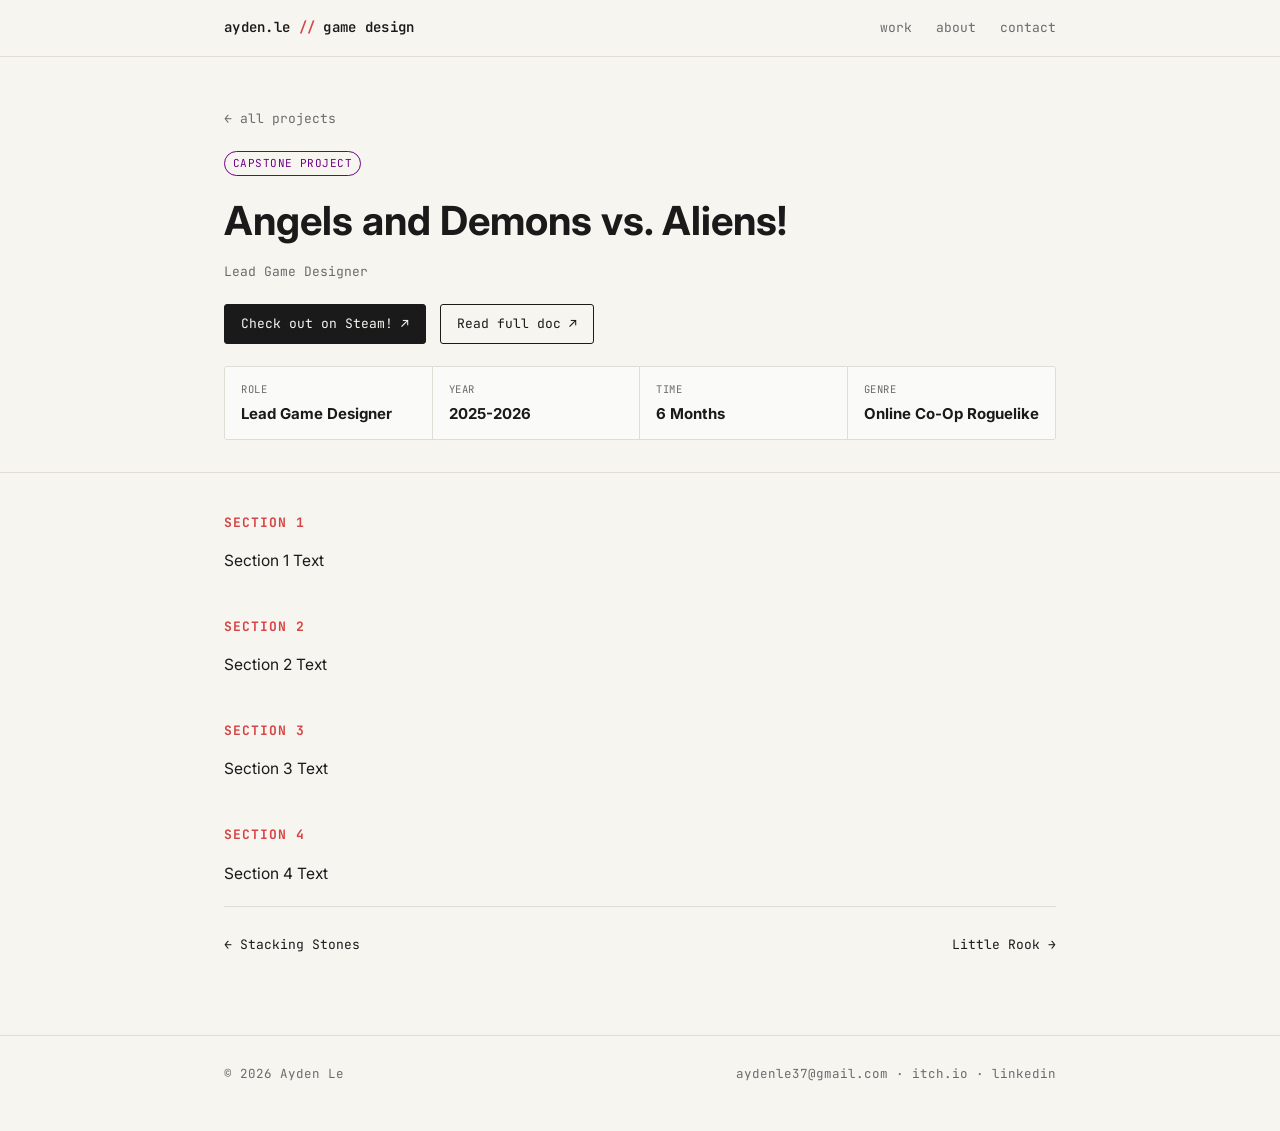
==== projects/adva.html @ ba7a4247 "init" ====
<!DOCTYPE html>
<html lang="en">
<head>
<meta charset="UTF-8">
<meta name="viewport" content="width=device-width, initial-scale=1.0">
<title>Project — Ayden Le</title>
<link rel="preconnect" href="https://fonts.googleapis.com">
<link href="https://fonts.googleapis.com/css2?family=Inter:wght@400;500;600;700&family=JetBrains+Mono:wght@400;500;600&display=swap" rel="stylesheet">
<link rel="stylesheet" href="../assets/style.css">
</head>
<body>

<header class="buildbar">
  <div class="wrap">
    <div class="brand">ayden.le <span class="dot">//</span> game design</div>
    <nav class="navlinks">
      <a href="../index.html#work">work</a>
      <a href="../index.html#about">about</a>
      <a href="mailto:aydenle37@gmail.com">contact</a>
    </nav>
  </div>
</header>

<section class="projhero">
  <div class="wrap">
    <a class="back" href="../index.html#work">← all projects</a>
    <div class="tagrow"><span class="tag" id="proj-tag"></span></div>
    <h1 id="proj-title"></h1>
    <p class="role" id="proj-role"></p>
    <div class="ctaproj" id="proj-cta"></div>
    <div class="statline" id="proj-stats"></div>
  </div>
</section>

<section class="projbody">
  <div class="wrap">
    <div id="proj-body"></div>

    <div class="projnav">
      <a id="proj-prev" href="#"></a>
      <a id="proj-next" href="#"></a>
    </div>
  </div>
</section>

<footer>
  <div class="wrap" style="display:flex; justify-content:space-between; width:100%;">
    <span>© 2026 Ayden Le</span>
    <span><a href="mailto:aydenle37@gmail.com">aydenle37@gmail.com</a> · <a href="https://itch.io" target="_blank" rel="noopener">itch.io</a> · <a href="#" target="_blank" rel="noopener">linkedin</a></span>
  </div>
</footer>

<script src="../assets/projects-data.js"></script>
<script src="../assets/project-render.js"></script>
<script>renderProjectPage("adva");</script>
</body>
</html>
---- assets/style.css ----
/* ====================================================
   Design tokens
==================================================== */
:root{
  --paper: #f7f5f0;
  --card: #fafaf8;
  --ink: #1a1a1a;
  --muted: #6b6b6b;
  --line: #e0ddd4;
  --signal: #d64545;
  --signal-soft: #f6dede;
  --mono: 'JetBrains Mono', ui-monospace, Menlo, Consolas, monospace;
  --sans: 'Inter', system-ui, -apple-system, sans-serif;
  --radius: 3px;
  --max: 880px;
}

*{ box-sizing: border-box; }
html{ scroll-behavior: smooth; }

body{
  margin: 0;
  background: var(--paper);
  color: var(--ink);
  font-family: var(--sans);
  font-size: 16px;
  line-height: 1.55;
  -webkit-font-smoothing: antialiased;
}

a{ color: inherit; text-decoration: none; }

.wrap{
  max-width: var(--max);
  margin: 0 auto;
  padding: 0 24px;
}

/* ====================================================
   Header / build bar
==================================================== */
.buildbar{
  border-bottom: 1px solid var(--line);
  background: var(--paper);
  position: sticky;
  top: 0;
  z-index: 20;
  backdrop-filter: blur(6px);
}
.buildbar .wrap{
  display: flex;
  align-items: center;
  justify-content: space-between;
  height: 56px;
}
.brand{
  font-family: var(--mono);
  font-weight: 600;
  font-size: 14px;
  letter-spacing: 0.02em;
}
.brand .dot{ color: var(--signal); }
.navlinks{
  display: flex;
  gap: 24px;
  font-family: var(--mono);
  font-size: 13px;
  color: var(--muted);
}
.navlinks a:hover{ color: var(--ink); }

/* ====================================================
   Hero / changelog signature element
==================================================== */
.hero{
  padding: 64px 0 40px;
  border-bottom: 1px solid var(--line);
}
.hero .kicker{
  font-family: var(--mono);
  font-size: 12px;
  color: var(--signal);
  text-transform: uppercase;
  letter-spacing: 0.08em;
  margin: 0 0 14px;
}
.hero h1{
  font-size: clamp(32px, 5vw, 48px);
  line-height: 1.1;
  margin: 0 0 16px;
  font-weight: 700;
  letter-spacing: -0.01em;
}
.hero p.lede{
  max-width: 560px;
  color: var(--muted);
  font-size: 17px;
  margin: 0 0 28px;
}
.hero .links{
  display: flex;
  gap: 16px;
  font-family: var(--mono);
  font-size: 13px;
}
.hero .links a{
  border: 1px solid var(--ink);
  padding: 8px 14px;
  border-radius: var(--radius);
}
.hero .links a.primary{
  background: var(--ink);
  color: var(--paper);
}
.hero .links a:hover{ opacity: 0.75; }

/* changelog block */
.changelog{
  margin-top: 36px;
  border: 1px solid var(--line);
  border-radius: var(--radius);
  background: var(--card);
  overflow: hidden;
}
.changelog .clhead{
  font-family: var(--mono);
  font-size: 11px;
  letter-spacing: 0.08em;
  text-transform: uppercase;
  color: var(--muted);
  padding: 10px 16px;
  border-bottom: 1px solid var(--line);
  background: repeating-linear-gradient(
    -45deg, rgba(0,0,0,0.015) 0 8px, transparent 8px 16px
  );
}
.clrow{
  display: grid;
  grid-template-columns: 86px 1fr;
  gap: 14px;
  padding: 11px 16px;
  font-size: 13.5px;
  border-bottom: 1px solid var(--line);
}
.clrow:last-child{ border-bottom: none; }
.clrow .ver{
  font-family: var(--mono);
  color: var(--muted);
  font-size: 12px;
  padding-top: 1px;
}
.clrow .desc b{ font-weight: 600; }

/* ====================================================
   Project grid
==================================================== */
section.projects{ padding: 48px 0 72px; }
.section-label{
  font-family: var(--mono);
  font-size: 12px;
  color: var(--muted);
  text-transform: uppercase;
  letter-spacing: 0.08em;
  margin: 0 0 20px;
  display: flex;
  align-items: center;
  gap: 10px;
}
.section-label::after{
  content: "";
  flex: 1;
  height: 1px;
  background: var(--line);
}

.grid{
  display: grid;
  grid-template-columns: repeat(2, 1fr);
  gap: 20px;
}
@media (max-width: 640px){
  .grid{ grid-template-columns: 1fr; }
}

.card{
  border: 1px solid var(--line);
  border-radius: var(--radius);
  background: var(--card);
  padding: 20px;
  display: flex;
  flex-direction: column;
  gap: 10px;
  transition: border-color 0.15s ease, transform 0.15s ease;
}
.card:hover{
  border-color: var(--ink);
  transform: translateY(-2px);
}
.card-top{
  display: flex;
  justify-content: space-between;
  align-items: flex-start;
  gap: 10px;
}
.card h3{
  margin: 0;
  font-size: 18px;
  font-weight: 700;
}
.tag{
  font-family: var(--mono);
  font-size: 11px;
  text-transform: uppercase;
  letter-spacing: 0.04em;
  padding: 3px 8px;
  border-radius: 100px;
  white-space: nowrap;
  border: 1px solid currentColor;
}
.tag.capstone{ color: #71008a; }
.tag.project{ color: #8a6300; }
.tag.proto{ color: #1a6b4d; }
.tag.doc{ color: #3a4fa0; }
.tag.ongoing{ color:#3ca05d;}
.tag.shipped{ color: var(--signal); }

.card p.role{
  font-family: var(--mono);
  font-size: 12px;
  color: var(--muted);
  margin: 0;
}
.card p.blurb{
  font-size: 14.5px;
  color: var(--ink);
  margin: 0;
  flex: 1;
}
.card .meta{
  display: flex;
  justify-content: space-between;
  font-family: var(--mono);
  font-size: 11.5px;
  color: var(--muted);
  border-top: 1px solid var(--line);
  padding-top: 10px;
  margin-top: 4px;
}
.card .meta .arrow{ color: var(--ink); }
.card:hover .meta .arrow{ color: var(--signal); }

/* ====================================================
   Footer
==================================================== */
footer{
  border-top: 1px solid var(--line);
  padding: 28px 0 48px;
  font-family: var(--mono);
  font-size: 12.5px;
  color: var(--muted);
  display: flex;
  justify-content: space-between;
  flex-wrap: wrap;
  gap: 10px;
}
footer a:hover{ color: var(--ink); }

/* ====================================================
   Project detail page
==================================================== */
.projhero{
  padding: 48px 0 32px;
  border-bottom: 1px solid var(--line);
}
.back{
  font-family: var(--mono);
  font-size: 13px;
  color: var(--muted);
  display: inline-block;
  margin-bottom: 22px;
}
.back:hover{ color: var(--signal); }

.projhero .tagrow{
  display: flex;
  gap: 8px;
  margin-bottom: 14px;
}
.projhero h1{
  font-size: clamp(28px, 4.5vw, 40px);
  margin: 0 0 10px;
  font-weight: 700;
}
.projhero p.role{
  font-family: var(--mono);
  font-size: 13px;
  color: var(--muted);
  margin: 0 0 22px;
}

.statline{
  display: grid;
  grid-template-columns: repeat(4, 1fr);
  border: 1px solid var(--line);
  border-radius: var(--radius);
  overflow: hidden;
  margin-top: 22px;
}
@media (max-width: 640px){
  .statline{ grid-template-columns: repeat(2, 1fr); }
}
.stat{
  padding: 14px 16px;
  border-right: 1px solid var(--line);
  background: var(--card);
}
.stat:last-child{ border-right: none; }
.stat .k{
  font-family: var(--mono);
  font-size: 10.5px;
  text-transform: uppercase;
  letter-spacing: 0.06em;
  color: var(--muted);
  margin: 0 0 4px;
}
.stat .v{
  font-size: 15px;
  font-weight: 700;
  margin: 0;
}

.projbody{ padding: 40px 0 80px; }
.projbody h2{
  font-size: 13px;
  font-family: var(--mono);
  text-transform: uppercase;
  letter-spacing: 0.08em;
  color: var(--signal);
  margin: 44px 0 16px;
}
.projbody h2:first-child{ margin-top: 0; }
.projbody p{ margin: 0 0 16px; font-size: 15.5px; }
.projbody ul{ margin: 0 0 16px; padding-left: 20px; }
.projbody li{ margin-bottom: 8px; font-size: 15.5px; }

.media{
  width: 100%;
  aspect-ratio: 16/9;
  background: var(--card);
  border: 1px solid var(--line);
  border-radius: var(--radius);
  display: flex;
  align-items: center;
  justify-content: center;
  font-family: var(--mono);
  font-size: 12px;
  color: var(--muted);
  margin: 16px 0 28px;
  text-align: center;
  padding: 20px;
}

.iterbox{
  border-left: 3px solid var(--signal);
  padding: 4px 0 4px 18px;
  margin: 0 0 18px;
}
.iterbox .lbl{
  font-family: var(--mono);
  font-size: 11px;
  color: var(--signal);
  text-transform: uppercase;
  letter-spacing: 0.06em;
  margin: 0 0 4px;
}

.ctaproj{
  display: flex;
  gap: 14px;
  margin-top: 12px;
  font-family: var(--mono);
  font-size: 13px;
  flex-wrap: wrap;
}
.ctaproj a{
  border: 1px solid var(--ink);
  padding: 9px 16px;
  border-radius: var(--radius);
}
.ctaproj a.primary{ background: var(--ink); color: var(--paper); }
.ctaproj a:hover{ opacity: 0.75; }

.projnav{
  display: flex;
  justify-content: space-between;
  border-top: 1px solid var(--line);
  padding-top: 28px;
  margin-top: 20px;
  font-family: var(--mono);
  font-size: 13px;
}
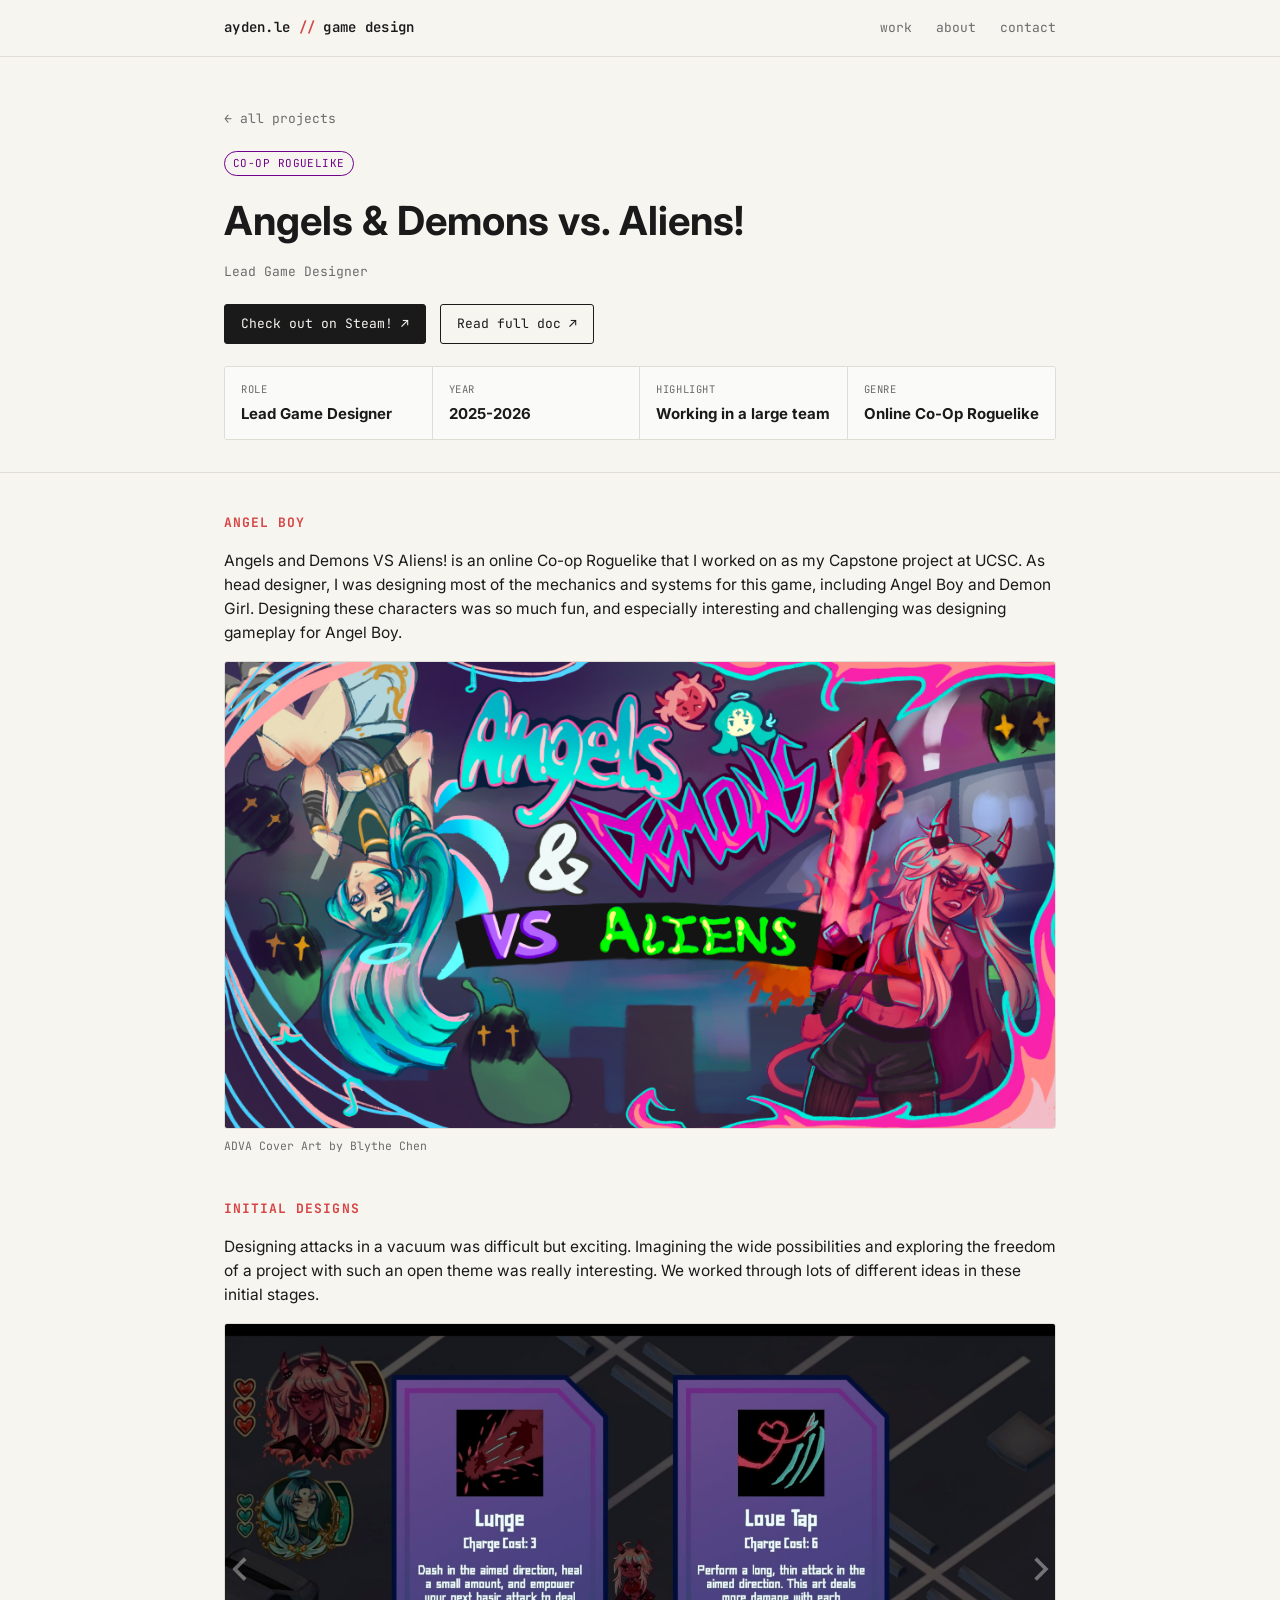
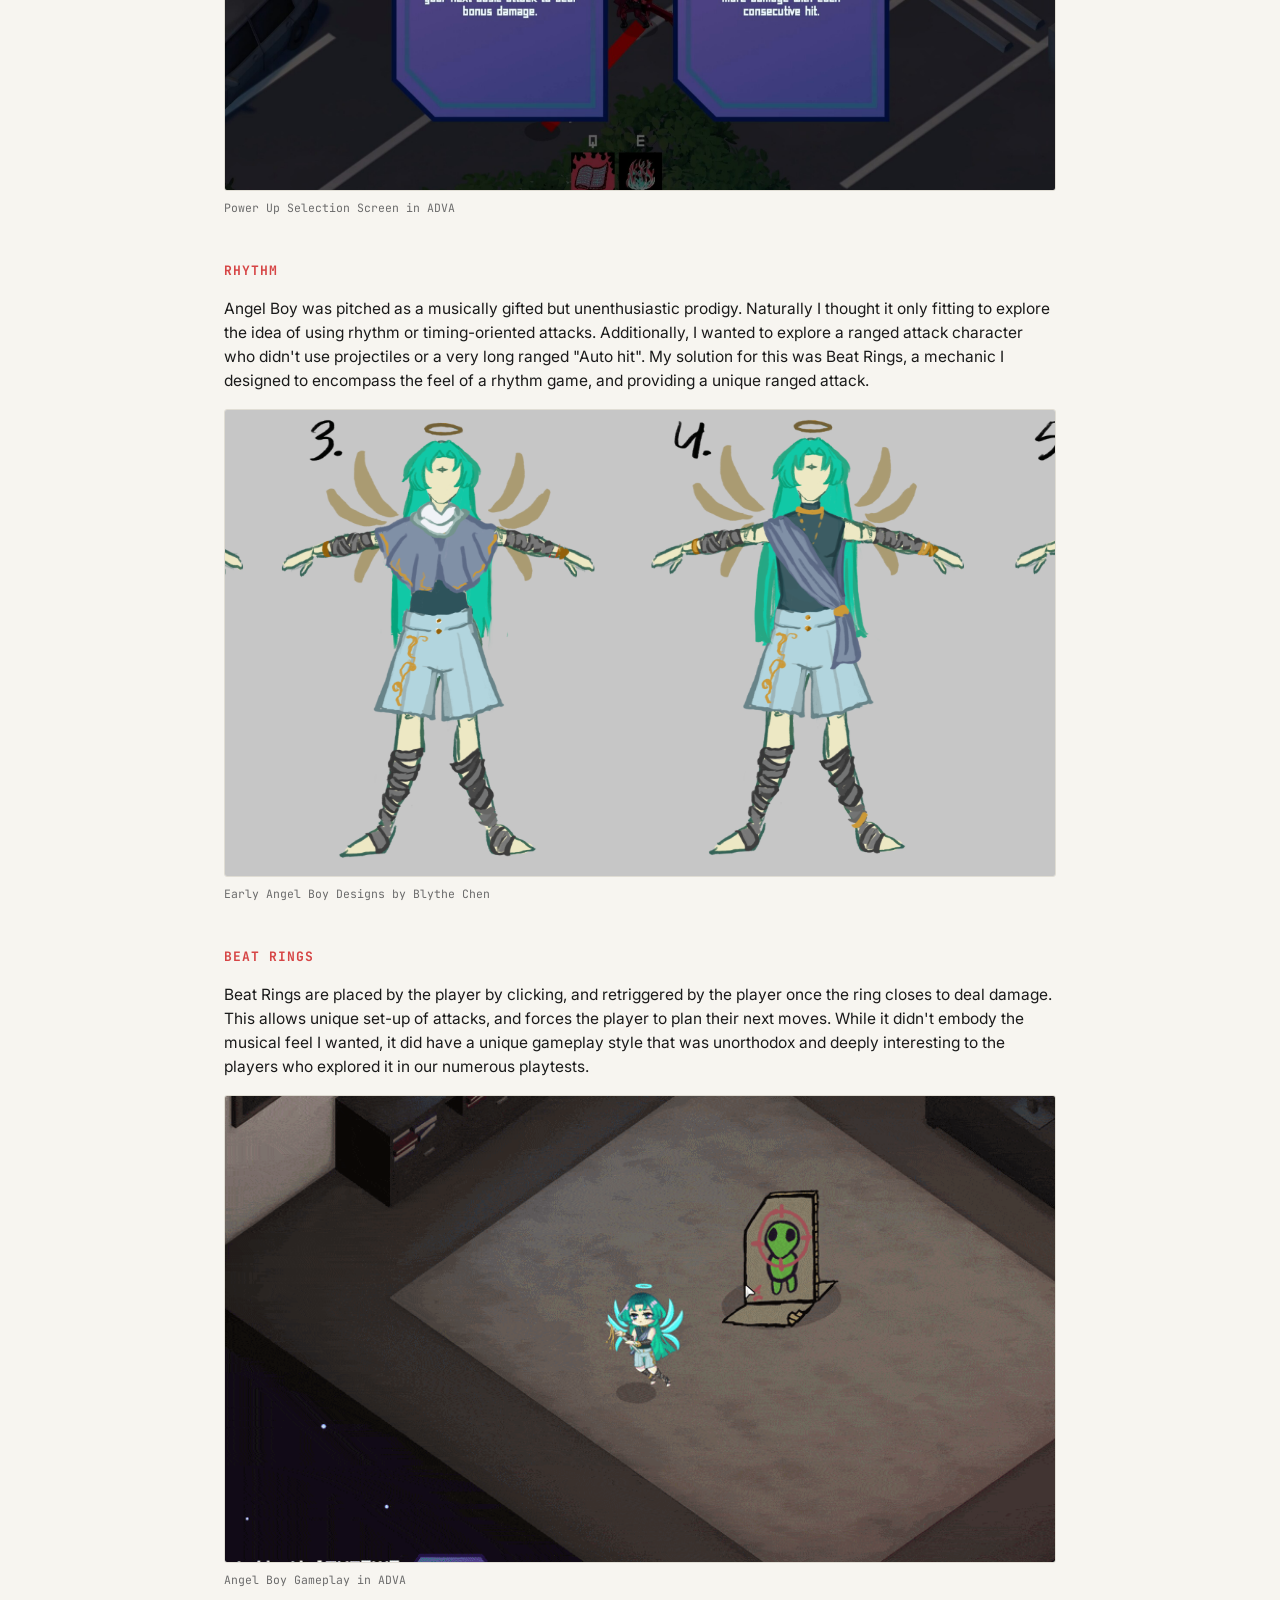
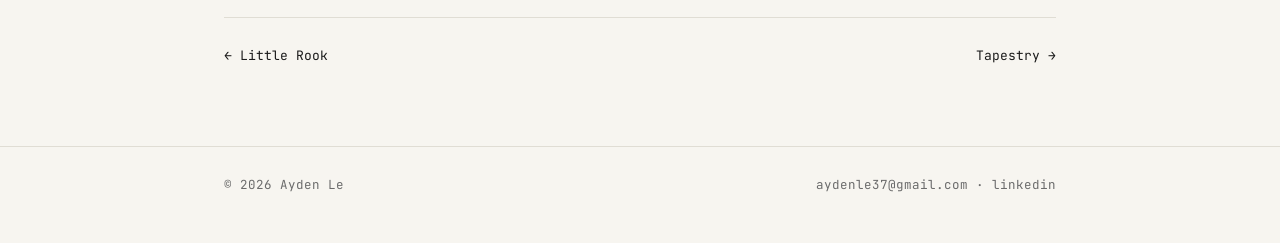
==== commit a7f50fe9: "fixed links" ====
--- a/projects/adva.html
+++ b/projects/adva.html
@@ -46,7 +46,7 @@
 <footer>
   <div class="wrap" style="display:flex; justify-content:space-between; width:100%;">
     <span>© 2026 Ayden Le</span>
-    <span><a href="mailto:aydenle37@gmail.com">aydenle37@gmail.com</a> · <a href="https://itch.io" target="_blank" rel="noopener">itch.io</a> · <a href="#" target="_blank" rel="noopener">linkedin</a></span>
+    <span><a href="mailto:aydenle37@gmail.com">aydenle37@gmail.com</a> · <a href="https://www.linkedin.com/in/ayden-le-095577309/" target="_blank" rel="noopener">linkedin</a></span>
   </div>
 </footer>
 
--- a/assets/style.css
+++ b/assets/style.css
@@ -174,28 +174,74 @@
 }
 
 .grid{
-  display: grid;
-  grid-template-columns: repeat(2, 1fr);
-  gap: 20px;
-}
-@media (max-width: 640px){
-  .grid{ grid-template-columns: 1fr; }
+  display: flex;
+  flex-direction: column;
+  gap: 28px;
 }
 
 .card{
-  border: 1px solid var(--line);
-  border-radius: var(--radius);
-  background: var(--card);
-  padding: 20px;
-  display: flex;
-  flex-direction: column;
-  gap: 10px;
-  transition: border-color 0.15s ease, transform 0.15s ease;
+  position: relative;
+  display: block;
+  border: 1px solid var(--line);
+  border-radius: var(--radius);
+  overflow: hidden;
+  aspect-ratio: 16 / 8;
+  background-color: var(--card);
+  background-size: cover;
+  background-position: center;
+  transition: transform 0.15s ease, border-color 0.15s ease;
 }
 .card:hover{
   border-color: var(--ink);
   transform: translateY(-2px);
 }
+@media (max-width: 640px){
+  .card{ aspect-ratio: 4 / 5; }
+}
+
+.card-cutin{
+  position: absolute;
+  left: 20px;
+  right: auto;
+  bottom: 20px;
+  width: 380px;
+  height: 155px;
+  box-sizing: border-box;
+  background: #fff;
+  border-radius: var(--radius);
+  padding: 16px 18px;
+  box-shadow: 0 6px 24px rgba(0,0,0,0.18);
+  display: flex;
+  flex-direction: column;
+  justify-content: space-between;
+  gap: 8px;
+  overflow: hidden;
+}
+@media (max-width: 640px){
+  .card-cutin{
+    left: 14px;
+    right: 14px;
+    bottom: 14px;
+    width: auto;
+    height: 180px;
+  }
+}
+
+.card-cutin .card-top,
+.card-cutin p.role{
+  flex: 0 0 auto;
+}
+.card-cutin p.blurb{
+  flex: 1 1 auto;
+  display: -webkit-box;
+  -webkit-line-clamp: 2;
+  -webkit-box-orient: vertical;
+  overflow: hidden;
+}
+.card-cutin .meta{
+  flex: 0 0 auto;
+}
+
 .card-top{
   display: flex;
   justify-content: space-between;
@@ -204,8 +250,12 @@
 }
 .card h3{
   margin: 0;
-  font-size: 18px;
+  font-size: 17px;
   font-weight: 700;
+  display: -webkit-box;
+  -webkit-line-clamp: 2;
+  -webkit-box-orient: vertical;
+  overflow: hidden;
 }
 .tag{
   font-family: var(--mono);
@@ -231,23 +281,46 @@
   margin: 0;
 }
 .card p.blurb{
-  font-size: 14.5px;
+  font-size: 13.5px;
   color: var(--ink);
   margin: 0;
-  flex: 1;
 }
 .card .meta{
   display: flex;
   justify-content: space-between;
   font-family: var(--mono);
-  font-size: 11.5px;
+  font-size: 11px;
   color: var(--muted);
   border-top: 1px solid var(--line);
-  padding-top: 10px;
-  margin-top: 4px;
+  padding-top: 8px;
+  margin-top: 2px;
 }
 .card .meta .arrow{ color: var(--ink); }
 .card:hover .meta .arrow{ color: var(--signal); }
+
+/* ====================================================
+   About section
+==================================================== */
+.about-content{
+  display: flex;
+  align-items: flex-start;
+  gap: 28px;
+  flex-wrap: wrap;
+}
+.about-photo{
+  width: 150px;
+  height: 200px;
+  object-fit: cover;
+  border-radius: var(--radius);
+  border: 1px solid var(--line);
+  flex-shrink: 0;
+}
+.about-text{
+  max-width: 560px;
+  font-size: 15.5px;
+  color: var(--ink);
+  margin: 0;
+}
 
 /* ====================================================
    Footer
@@ -360,6 +433,25 @@
   padding: 20px;
 }
 
+.media-figure{
+  margin: 16px 0 28px;
+}
+.media-img{
+  width: 100%;
+  aspect-ratio: 16/9;
+  object-fit: cover;
+  display: block;
+  border: 1px solid var(--line);
+  border-radius: var(--radius);
+  background: var(--card);
+}
+.media-figure figcaption{
+  font-family: var(--mono);
+  font-size: 11.5px;
+  color: var(--muted);
+  margin-top: 8px;
+}
+
 .iterbox{
   border-left: 3px solid var(--signal);
   padding: 4px 0 4px 18px;
@@ -398,4 +490,4 @@
   margin-top: 20px;
   font-family: var(--mono);
   font-size: 13px;
-}
+}
